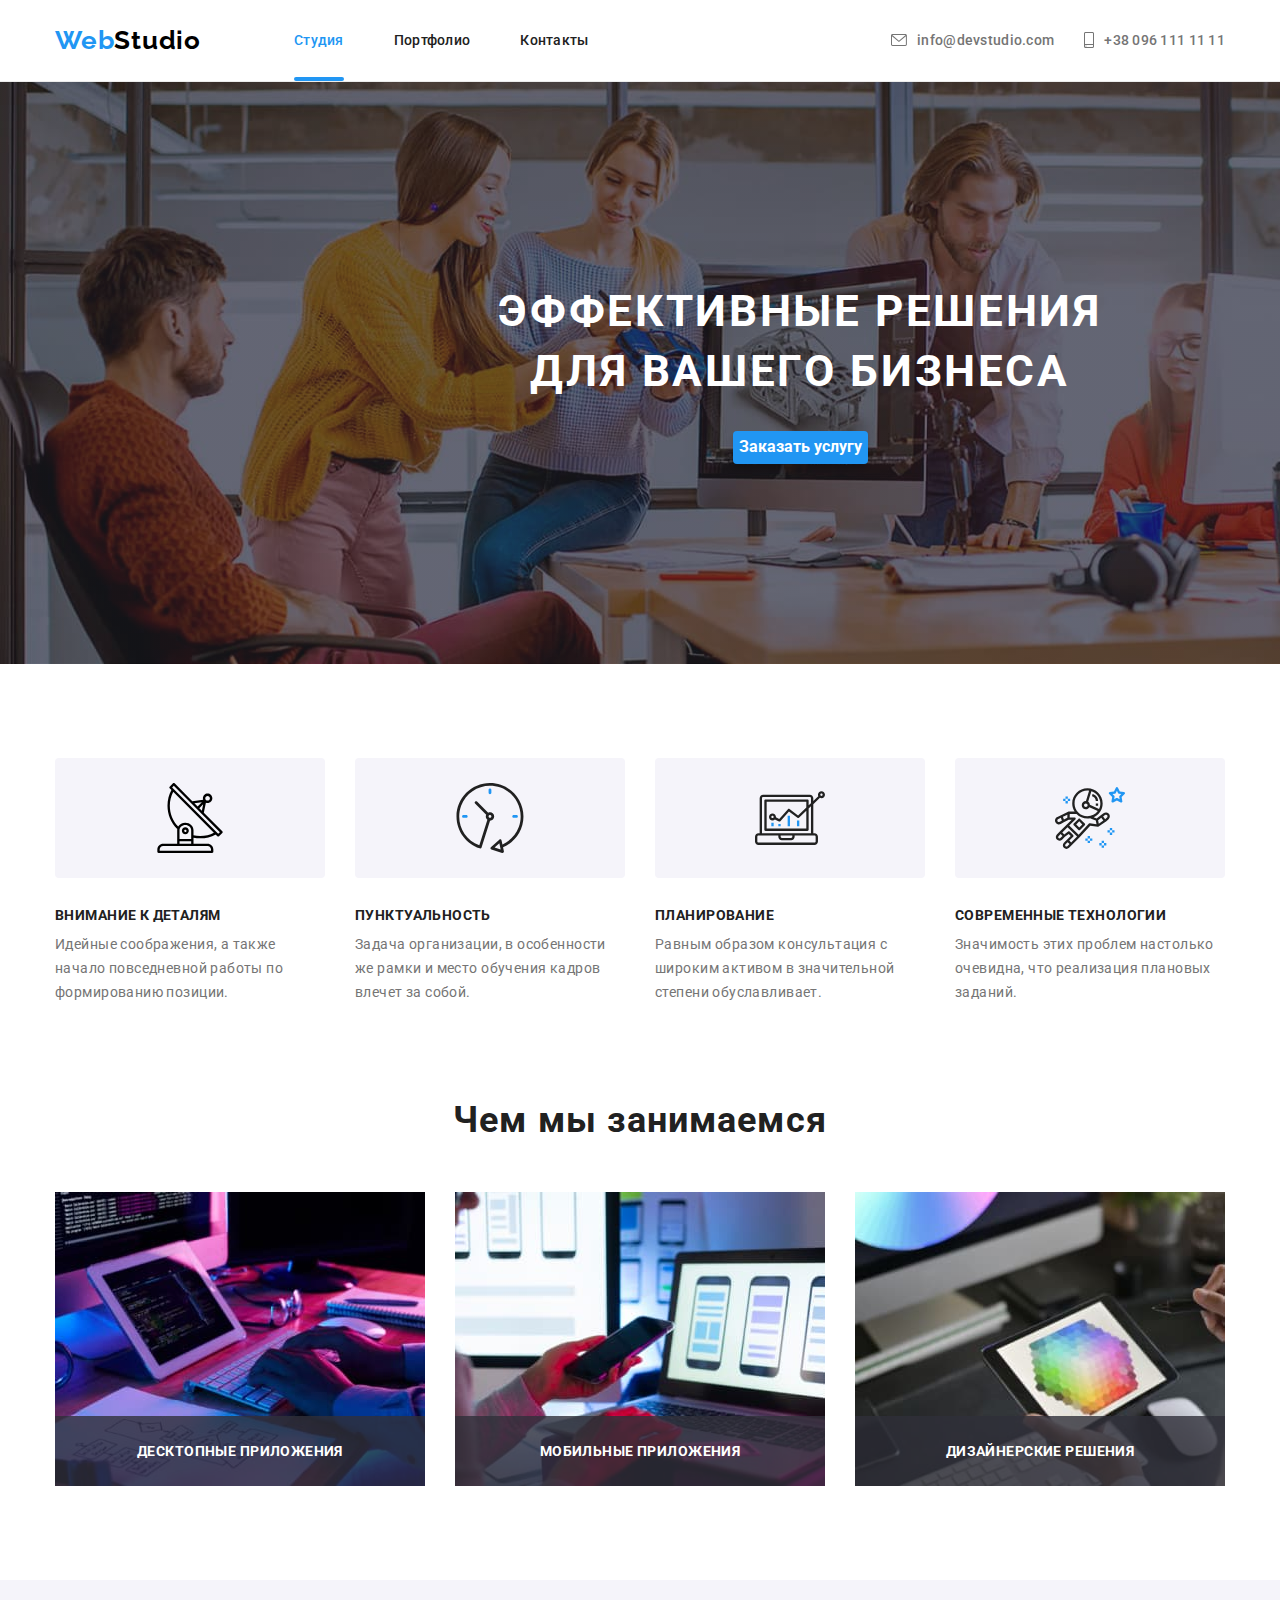
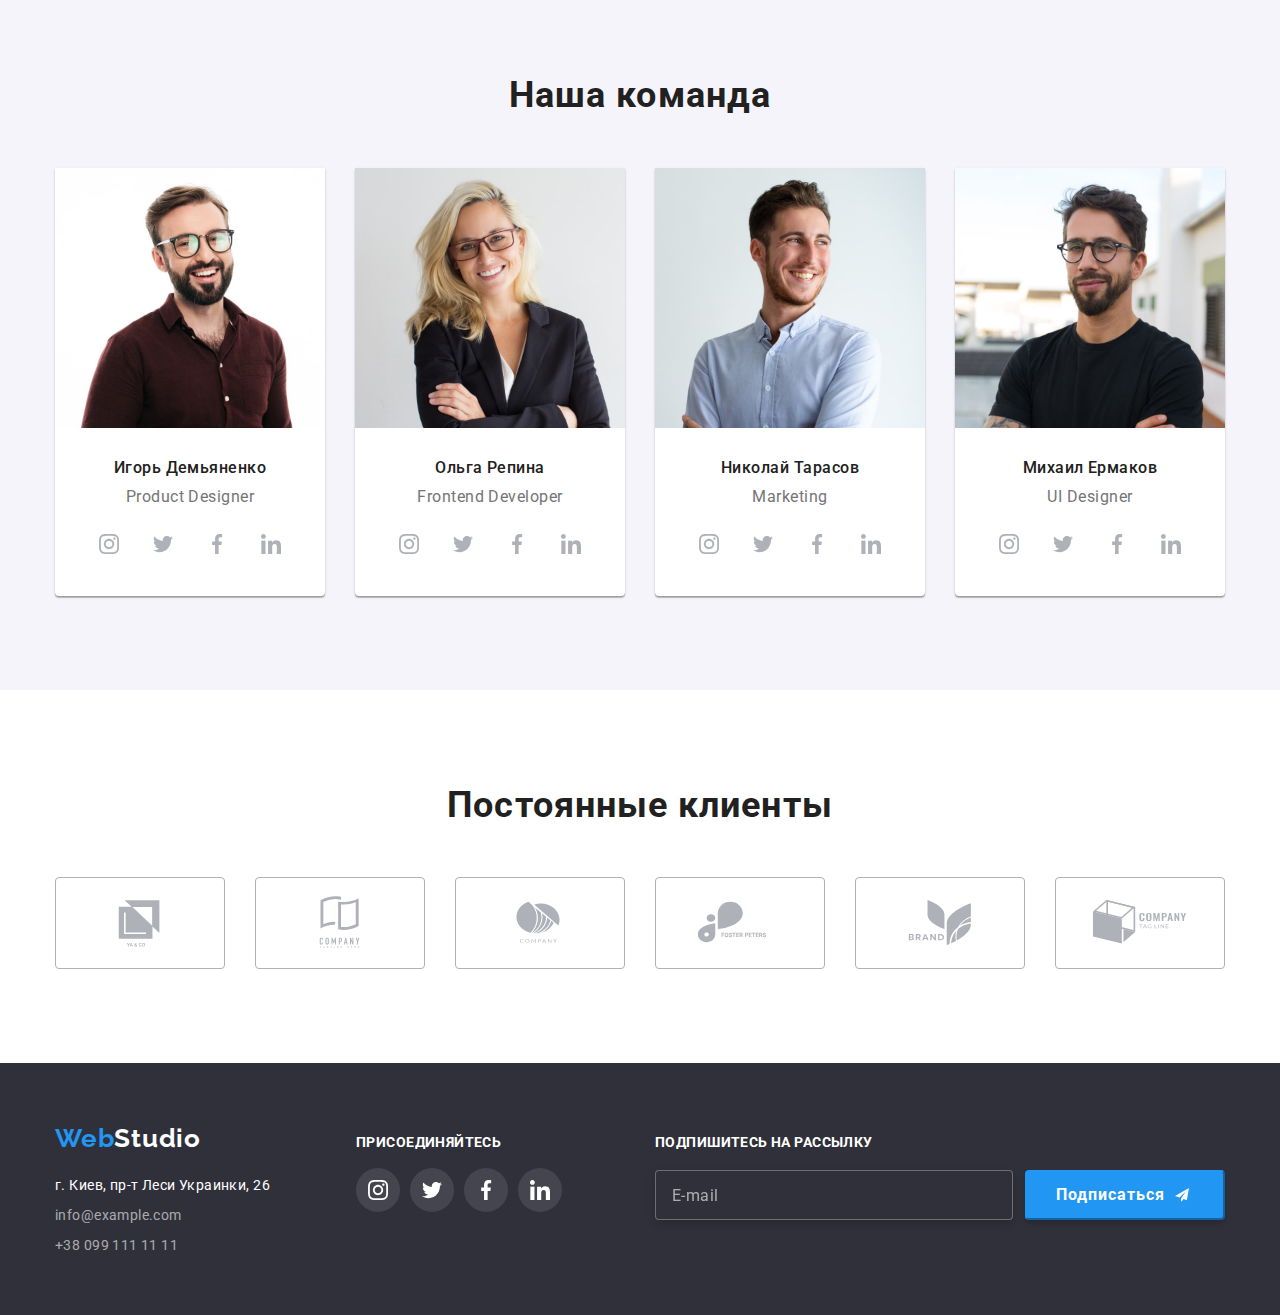
==== index.html @ 1d03615a "Add files via upload" ====
<!DOCTYPE html>
<html lang="en">
  <head>
    <meta charset="UTF-8" />
    <meta http-equiv="X-UA-Compatible" content="IE=edge" />
    <meta name="viewport" content="width=device-width, initial-scale=1.0" />
    <title>Document</title>
    
    <link rel="preconnect" href="https://fonts.googleapis.com">
<link rel="preconnect" href="https://fonts.gstatic.com" crossorigin>
<link href="https://fonts.googleapis.com/css2?family=Raleway:wght@700&family=Roboto:wght@400;500;700;900&display=swap" rel="stylesheet">

 <link rel="stylesheet" href="https://cdnjs.cloudflare.com/ajax/libs/modern-normalize/1.1.0/modern-normalize.min.css">
    <link rel="stylesheet" href="./css/styles.css">
  </head>
      <body>
        <!--Шапка сайта-->
  <header class="header">
  <div class="container container-design">
  <a href="./index.html" class="webstudio-logo">Web<span class="accent">Studio</span></a>
  <nav style="margin-left: 93px;">
  <ul class="site-nav">
  <li class="site-nav-item"><a class="nav-studio nav-decor current" href="./index.html">Студия</a></li>
  <li class="site-nav-item"><a class="nav-portfolio nav-decor" href="./portfolio.html">Портфолио</a></li>
  <li class="site-nav-item"><a class="nav-contacts nav-decor" href="">Контакты</a></li>
  </ul>
  </nav>
  <ul class="contacts-links">
  <li class="mailto">
  <a class="nav-decor nav-decor-link" href="mailto:info@devstudio.com">
  <svg class="contacts-icon-decor" width="16" height="12">
<use href="./images/symbol-defs.svg#icon-envelope"></use>
  </svg> info@devstudio.com</a></li>
  <li>
  <a class="nav-decor nav-decor-link" href="tel:+380961111111">
  <svg class="contacts-icon-decor" width="10" height="16">
  <use href="./images/symbol-defs.svg#icon-smartphone"></use></svg>
  +38 096 111 11 11</a></li>
  </ul>
  </div>
  </header>

<!-- ФОН НА ВЕСЬ БЛОК ГЕРОЙ-->
          <main>
            <section class="hero"> <div class="main-container">
              <h1 class="main-head">Эффективные решения для вашего бизнеса</h1>
              <button type="button" name="order-button" class="order-button" data-modal-open>Заказать услугу</button>
            </div>
            </section>

<!--Наши преимущества-->
<section style="padding: 94px 0 0 0;"><div class="second-container">
  <h2 class="visually-hidden">Что мы предлагаем</h2>
<ul class="what-we-offer">
    <li class="description-box">
      <div class="features-icon-item">
    <svg class="icon-sattelite" width="70" height="70">
      <use href="./images/symbol-defs.svg#icon-antenna-1"></use>
    </svg>
      </div>
    <h3 class="description-head">Внимание к деталям</h3>
      <p class="description"> Идейные соображения, а также начало повседневной работы по
        формированию позиции.
      </p>
      </li>


    <li class="description-box">
      <div class="features-icon-item">
        <svg class="icon-watch" width="70" height="70">
          <use href="./images/symbol-defs.svg#icon-clock-1"></use>
        </svg>
          </div>
    <h3 class="description-head">Пунктуальность</h3>
      <p class="description">
        Задача организации, в особенности же рамки и место обучения кадров
        влечет за собой.
      </p>
    </li>


    <li class="description-box">
      <div class="features-icon-item">
        <svg class="icon-pc" width="70" height="70">
          <use href="./images/symbol-defs.svg#icon-diagram-1"></use>
        </svg>
          </div>
    <h3 class="description-head">Планирование</h3>
      <p class="description">
        Равным образом консультация с широким активом в значительной
        степени обуславливает.
      </p>
      </li>

    <li class="description-box"> 
      <div class="features-icon-item">
        <svg class="icon-astronaut" width="70" height="70">
          <use href="./images/symbol-defs.svg#icon-astronaut-1"></use>
        </svg>
      </div> 
    <h3 class="description-head">Современные технологии</h3>
      <p class="description">
        Значимость этих проблем настолько очевидна, что реализация
        плановых заданий.
      </p>
</li>
  </ul>
</div>
</section>

<!--Чем мы занимаемся-->
<section style="padding: 94px 0;"> 
  <div class="services-container">
  <h2 class="heads2">Чем мы занимаемся</h2>
  <ul class="services-list">
    <li class="services-list-item">
      <img
        src="./images/pc.jpg"
        alt="обработка на компьютере"
        width="370"
      /> <div class="label">
      <p>Десктопные приложения</p> </div>
    </li>
    <li class="services-list-item">
      <img
        src="./images/smartphone.jpg"
        alt="обработка на смартфоне"
        width="370"
      /><div class="label"><p>Мобильные приложения</p></div> 
    </li>
    <li class="services-list-item">
      <img
        src="./images/tablet.jpg"
        alt="обработка на планшете"
        width="370"
      /> <div class="label"><p>Дизайнерские решения</p></div> 
      </li>
  </ul>
  </div>
</section>


<!--Наша Команда-->
<section class="our-team">
  <div class="our-team-container">
  <h2 class="heads3">Наша команда</h2>
  <ul class="team-container">
      <li class="team-card">
      <img
        src="./images/team/Игорь-Демьяненко.jpg"
        alt="Игорь Демьяненко"
        width="270"
      />
      <div class="team-names-position">
          <h3 class="teammembers-names">Игорь Демьяненко</h3>
          <p class="teammembers-position">Product Designer</p>
        
          <ul class="social-links-container">
          <li class="social-link-item">
          <a class="social-link" href="">
          <svg class="team-social-icon" width="20" height="20">
<use href="./images/symbol-defs.svg#icon-instagram-2"></use>
          </svg> </a> </li>
          <li class="social-link-item">
          <a class="social-link" href="">
            <svg class="team-social-icon" width="20" height="20">
  <use href="./images/symbol-defs.svg#icon-twitter-1"></use>
            </svg></a> </li>
            <li class="social-link-item">
            <a class="social-link" href="">
              <svg class="team-social-icon" width="20" height="20">
    <use href="./images/symbol-defs.svg#icon-facebook-1"></use>
              </svg></a> </li>
              <li class="social-link-item">
              <a class="social-link" href="">
                <svg class="team-social-icon" width="20" height="20">
      <use href="./images/symbol-defs.svg#icon-linkedin-1"></use>
                </svg></a></li> </ul></div>
    
      <li class="team-card">
      <img
        src="./images/team/Ольга_Репина.jpg"
        alt="Ольга Репина"
        width="270"
      />
      <div class="team-names-position">
          <h3 class="teammembers-names">Ольга Репина</h3>
          <p class="teammembers-position">Frontend Developer</p>
        
          <ul class="social-links-container">
            <li class="social-link-item">
            <a class="social-link" href="">
            <svg class="team-social-icon" width="20" height="20">
  <use href="./images/symbol-defs.svg#icon-instagram-2"></use>
            </svg> </a> </li>
            <li class="social-link-item">
            <a class="social-link" href="">
              <svg class="team-social-icon" width="20" height="20">
    <use href="./images/symbol-defs.svg#icon-twitter-1"></use>
              </svg></a> </li>
              <li class="social-link-item">
              <a class="social-link" href="">
                <svg class="team-social-icon" width="20" height="20">
      <use href="./images/symbol-defs.svg#icon-facebook-1"></use>
                </svg></a> </li>
                <li class="social-link-item">
                <a class="social-link" href="">
                  <svg class="team-social-icon" width="20" height="20">
        <use href="./images/symbol-defs.svg#icon-linkedin-1"></use>
                  </svg></a></li> </ul></div>
      
      <li class="team-card">
      <img
        src="./images/team/Николай_Тарасов.jpg"
        alt="Николай Тарасов"
        width="270"
      />
      <div class="team-names-position">
             <h3 class="teammembers-names">Николай Тарасов</h3>
             <p class="teammembers-position">Marketing</p> 
             <ul class="social-links-container">
              <li class="social-link-item">
              <a class="social-link" href="">
              <svg class="team-social-icon" width="20" height="20">
    <use href="./images/symbol-defs.svg#icon-instagram-2"></use>
              </svg> </a> </li>
              <li class="social-link-item">
              <a class="social-link" href="">
                <svg class="team-social-icon" width="20" height="20">
      <use href="./images/symbol-defs.svg#icon-twitter-1"></use>
                </svg></a> </li>
                <li class="social-link-item">
                <a class="social-link" href="">
                  <svg class="team-social-icon" width="20" height="20">
        <use href="./images/symbol-defs.svg#icon-facebook-1"></use>
                  </svg></a> </li>
                  <li class="social-link-item">
                  <a class="social-link" href="">
                    <svg class="team-social-icon" width="20" height="20">
          <use href="./images/symbol-defs.svg#icon-linkedin-1"></use>
                    </svg></a></li> </ul></div>


      <li class="team-card">
      <img
        src="./images/team/Михаил_Ермаков.jpg"
        alt="Михаил Ермаков"
        width="270"
      />  <div class="team-names-position">
      <h3 class="teammembers-names">Михаил Ермаков</h3>
      <p class="teammembers-position">UI Designer</p> 
      <ul class="social-links-container">
        <li class="social-link-item">
        <a class="social-link" href="">
        <svg class="team-social-icon" width="20" height="20">
<use href="./images/symbol-defs.svg#icon-instagram-2"></use>
        </svg> </a> </li>
        <li class="social-link-item">
        <a class="social-link" href="">
          <svg class="team-social-icon" width="20" height="20">
<use href="./images/symbol-defs.svg#icon-twitter-1"></use>
          </svg></a> </li>
          <li class="social-link-item">
          <a class="social-link" href="">
            <svg class="team-social-icon" width="20" height="20">
  <use href="./images/symbol-defs.svg#icon-facebook-1"></use>
            </svg></a> </li>
            <li class="social-link-item">
            <a class="social-link" href="">
              <svg class="team-social-icon" width="20" height="20">
    <use href="./images/symbol-defs.svg#icon-linkedin-1"></use>
              </svg></a></li> </ul></div>
   </li>
   </ul>
  </section>   

<!--Постоянные клиенты-->

<section style="padding: 94px 0;"> 
  <div class="clients-container">
  <h2 class="heads2">Постоянные клиенты</h2>
  <ul class="clients-list">
    <li class="clients-list-container">
<a class="clients-link" href="">
  <svg class="clients-logo" width="106" height="60">
    <use href="./images/symbol-defs.svg#icon-Logo"></use>
  </svg> </a></li>
 <li class="clients-list-container">
  <a class="clients-link" href="">
    <svg class="clients-logo" width="106" height="60">
      <use href="./images/symbol-defs.svg#icon-Logo-1"></use>
    </svg> </a></li>
    <li class="clients-list-container">
      <a class="clients-link" href="">
        <svg class="clients-logo" width="106" height="60">
          <use href="./images/symbol-defs.svg#icon-Logo-2"></use>
        </svg> </a></li>

      <li class="clients-list-container">
        <a class="clients-link" href="">
          <svg class="clients-logo" width="106" height="60">
            <use href="./images/symbol-defs.svg#icon-Logo-3"></use>
          </svg> </a></li>

    <li class="clients-list-container">
      <a class="clients-link" href="">
        <svg class="clients-logo" width="106" height="60">
          <use href="./images/symbol-defs.svg#icon-Logo-4"></use>
        </svg> </a></li>

      <li class="clients-list-container">
        <a class="clients-link" href="">
          <svg class="clients-logo" width="106" height="60">
            <use href="./images/symbol-defs.svg#icon-Logo-5"></use>
          </svg> </a></li>
  </ul>
  </div>
</section>

</main>

<!--Подвал-->
<footer class="footer"> 
  <div class="footer-container">

  <div class="address-container">
 <a href="" class="webstudio-logo">Web<span class="accent-footer">Studio</span></a>
  <address class="address">
      <ul class="footer-links">
      <li class="footer-links1"> <a href="https://goo.gl/maps/FCJh6KjiG2ZxYmKU6" target="_blank" rel="noreferrer noopener">г. Киев, пр-т Леси Украинки, 26</a> </li>
      <li class="footer-links2"> <a href="mailto:info@example.com"> info@example.com</a></li>
      <li class="footer-links3"> <a href="tel:+380991111111"> +38 099 111 11 11</a></li>
      </ul>
  </address>
  </div>

  <div class="follow">
    <h2 class="footer-social-link-head">Присоединяйтесь</h2>
    <ul class="social-links-footer">
    <li class="social-links-footer-items">
  <a class="social-link-footer" href="">
    <svg class="team-social-icon" width="20" height="20">
      <use href="./images/symbol-defs.svg#icon-instagram-2"></use>
    </svg> </a> </li>
    <li class="social-links-footer-items">
    <a class="social-link-footer" href="">
      <svg class="team-social-icon" width="20" height="20">
        <use href="./images/symbol-defs.svg#icon-twitter-1"></use>
      </svg></a> </li>
      <li class="social-links-footer-items">
      <a class="social-link-footer" href="">
        <svg class="team-social-icon" width="20" height="20">
          <use href="./images/symbol-defs.svg#icon-facebook-1"></use>
        </svg></a></li>
        <li class="social-links-footer-items">
        <a class="social-link-footer" href="">
          <svg class="team-social-icon" width="20" height="20">
            <use href="./images/symbol-defs.svg#icon-linkedin-1"></use>
          </svg></a> </li>
</ul> </div>


<!--FORM-->
<div class="email-input">
<b class="email-input-head">Подпишитесь на рассылку</b>
<form class="sign-up-form"> <label><input type="email" name="email" placeholder="E-mail"/> </label>
<button type="submit" class="sign-up-button">Подписаться <svg class="sign-up-icon" width="24" height="24">
<use href="/images/symbol-defs.svg#icon-send"></use> 
</svg></button></form>   
</div>
</div>
</footer>  

<!--МОДАЛЬНОЕ ОКНО-->

<div class="backdrop is-hidden" data-modal>
  <div class="modal">
    <button type="button" class="modal-close-btn" data-modal-close>
<svg class="modal-close-btn-icon" width="18" height="18">
  <use href="./images/symbol-defs.svg#icon-close"></use> 
</svg>
</button>
<b class="modal-head">Оставьте свои данные, мы вам перезвоним</b>
  <form action="javascript:void(0);"
        class="modal-input-form"
        name="modal-input-form"
        autocomplete="off"
        novalidate
        >
          <label class="modal-input your-name">Имя
            <input class="input-your-data" type="text" name="your-name" />
            <svg class="modal-your-icon" width="18" height="18">
              <use href="./images/symbol-defs.svg#icon-person"></use>
            </svg>
          </label>
          <label class="modal-input your-tel">Телефон
            <input class="input-your-data" type="tel" name="your-tel" />
            <svg class="modal-your-icon" width="18" height="18">
              <use href="./images/symbol-defs.svg#icon-phone"></use>
            </svg>
          </label>

          <label class="modal-input your-email">Почта
            <input class="input-your-data" type="email" name="your-mail" />
            <svg class="modal-your-icon" width="18" height="18">
              <use href="./images/symbol-defs.svg#icon-email"></use>
            </svg>
          </label>
          <label class="input-comment">Комментарий
            <textarea
              class="text-comment"
              name="text-comment"
              placeholder="Введите текст"
            ></textarea>
            
          </label>
          <label class="policy-checkbox">
            <input
              class="checkbox visually-hidden"
              type="checkbox"
              name="policy-checkbox"
            />
            <span class="modal-icon-check"></span>

            Соглашаюсь с рассылкой и принимаю &nbsp;
            <a class="policy-link" href="">Условия договора </a>
          </label>


          <button class="send-button" type="submit">Отправить</button>
        </form>
      </div>
    </div>
    <script src="./js/modal.js"></script>
</body>
</html>
---- css/styles.css ----
html {
    box-sizing: border-box;
}
*
*::before,
*::after {
    box-sizing: inherit;
}
:root {
    --primary-font-family:'Roboto', sans-serif;
    --secondary-font-family: 'Raleway', sans-serif;
    --main-text-color: #212121;
    --primary-text-color: #000000; 
    --secondary-text-color: #FFFFFF;
    --accent-color: #2196F3;
    --secondary-accent-color: #757575;
    --background-color: #188CE8;
    --timing-function: cubic-bezier(0.4, 0, 0.2, 1);
}
body {
    margin: 0;
    background-color: white;
    font-family: var(--primary-font-family)
}
ol, ul {
    margin-top: 0;
    margin-bottom: 0;
    padding-left: 0;
    list-style: none;
}
a {
    text-decoration: none;
    cursor: pointer;
}
p {
    margin-top: 0;
    margin-bottom: 0;
}
h1,
h2,
h3,
h4 {
    margin-top: 0;
    margin-bottom: 0;
}
img {
    display: block;
}


/*Шапка сайта*/
.header {
    border-bottom: 1px solid #ECECEC;
}
.container {
    width: 1200px;
    margin-right: auto;
    margin-left: auto;
    padding-left: 15px;
    padding-right: 15px; 
}
.container-design {
    display: flex;
    align-items: center;
}
  .webstudio-logo {
    font-family: var(--secondary-font-family);
    font-weight: 700;
    font-size: 26px;
    line-height: 1.2;
    letter-spacing: 0.03em;
    color: var(--accent-color);
}
.accent {
    font-family: var(--secondary-font-family);
    font-weight: 700;
    font-size: 26px;
    line-height: 1.2;
    letter-spacing: 0.03em;
    color: var(--primary-text-color);
}
.site-nav {
    display: flex;
    padding-left: 0;
    margin-top: 0;
    margin-bottom: 0;
}
.site-nav-item {
    display: block; 
    margin-right: 50px;
    margin-left: 0;
    position: relative;
}
.site-nav-item:last-child {
    margin-right: 0;
}
.nav-decor {
    display: flex;
    align-items: center;
    text-decoration: none;
    list-style: none;
    letter-spacing: 0.02em;
    font-weight: 500;
    font-size: 14px;
    line-height: 1.2;
    color: var(--main-text-color); 
    padding-top: 32px;
    padding-bottom: 32px;
    transition: 250ms var(--timing-function);
}
.current {
    color: var(--accent-color);
}
.nav-decor.current::after {
    content: '';
    position: absolute;
    bottom: 0;
    width: 100%;
    height: 4px;
    background-color: var(--accent-color);
    border-radius: 2px;
}
.nav-decor:hover,
.nav-decor:focus {
    transition: 250ms var(--timing-function);
    color: var(--accent-color);
}
.nav-decor-link {
    color: var(--secondary-accent-color); 
}

/*Контакты*/
.contacts-links {
    display: flex;
    align-items: center;
    margin-left: auto; 
    padding-left: 0;
    margin-top: 0;
    margin-bottom: 0;
    list-style: none;
    letter-spacing: 0.02em;
    color: var(--secondary-accent-color);
}
.mailto {
    margin-right: 30px;
}
.contacts-icon-decor {
    margin-right: 10px;
    fill: var(--secondary-accent-color);
    transition: 250ms var(--timing-function);
}
.nav-decor:hover .contacts-icon-decor,
.nav-decor:focus .contacts-icon-decor {
    fill: var(--accent-color);
}



/* Секция Герой */
.hero {
    padding: 200px 0; 
    background: #2F303A;
    text-align: center; 
    width: 1600px; 
    margin-left: auto;
    margin-right: auto;
    
    background-image: linear-gradient(
    to right,
    rgba(47, 48, 58, 0.4), 
    rgba(47, 48, 58, 0.4)
    ),    
    url("../images/Img.jpg");

    background-size: cover;
    background-position: center;
}
.main-container {
    max-width: 1200px;
    margin-left: auto;
    margin-right: auto;
    padding-right: 15px;
    padding-left: 15px;
}
.main-head {
    margin: 0 auto 30px;
    max-width: 696px;
    
    font-family: var(--primary-font-family)
    font-weight: 900;
    font-size: 44px;
    line-height: 1.36;
    text-align: center;
    letter-spacing: 0.06em;
    text-transform: uppercase;

    color: var(--secondary-text-color);
}

/*Order button*/
.order-button {
    font-family: var(--primary-font-family);
    font-weight: 700;
    font-size: 16px;
    line-height: 1.88;
    border: none;
   
    color: var(--secondary-text-color);

    background: var(--accent-color);
    box-shadow: 0px 4px 4px rgba(0, 0, 0, 0.15);
    border-radius: 4px;
    transition: 250ms var(--timing-function);
}
.order-button:hover,
.order-button:focus {
    background-color: var(--background-color); 
}

/* Наши преимущества */
.second-container {
    width: 1200px;
    margin-left: auto;
    margin-right: auto;
    padding-left: 15px;
    padding-right: 15px;
}
.visually-hidden {
    position: absolute;
    width: 1px;
    height: 1px;
    margin: -1px;
    border: 0;
    padding: 0;
        
    white-space: nowrap;
    clip-path: inset(100%);
    clip: rect(0 0 0 0);
    overflow: hidden;
}
.what-we-offer {
    display: flex;
    margin-top: 0;
    margin-bottom: 0;
    padding-left: 0;
}
.description-box {
    width: 270px;
    padding: 0;
}
.description-box:not(:last-child) {
    margin-right: 30px;
}
.features-icon-item {
    display: flex;
    justify-content: center;
    align-items: center;
    width: 270px;
    height: 120px;
    margin-bottom: 30px;
    background-color: #F5F4FA;
    border-radius: 4px;
    
}
.description-head {
    font-weight: 700;
    font-size: 14px;
    line-height: 1.14;
    letter-spacing: 0.03em;
    text-transform: uppercase;
    color: var(--main-text-color);
    margin: 30px 0 10px;
    padding: 0;  
}
/*
.description-box::before {
    display: block;
    content: "";
    width: 270px;
    height: 120px;      
    background-size: contain;
    background-repeat: no-repeat;
    background-position: center;
}
.description-box.icon-satellite::before {
    content: "";
    background-image: url(../images/features/antenna\ 1.svg);
}
.description-box.icon-watch::before {
    content: "";
    background-image: url(../images/features/clock\ 1.svg);
}
.description-box.icon-pc::before {
    content: "";
    background-image: url(../images/features/diagram\ 1.svg);
}
.description-box.icon-astronaut::before {
    content: "";
    background-image: url(../images/features/astronaut\ 1.svg);
}
*/

.description-box:not(:last-child) {
    margin-right: 30px;
}
.description {
    font-weight: 400;
    font-size: 14px;
    line-height: 1.71;
    letter-spacing: 0.03em;
    color: var(--secondary-accent-color);
}

/* Чем мы занимаемся */
.services-container {
    width: 1200px;
    margin-left: auto;
    margin-right: auto;
    padding-left: 15px;
    padding-right: 15px;
}
.heads2 {
    margin: 0 auto 50px;
    
    font-weight: 700;
    font-size: 36px;
    line-height: 1.2;
    text-align: center;
    letter-spacing: 0.03em;
    color: var(--main-text-color);
}
.services-list {
    display: flex;
    margin: 0;
    padding: 0;
}
.services-list-item:not(:last-child) {
    margin-right: 30px;
}
.services-list-item {
    position: relative;
}
.label {
    position: absolute;
    width: 370px;
    height: 70px;
    left: 0;
    bottom: 0;
    
    display: flex;
    align-items: center;
    justify-content: center;

    font-family: var(--primary-font-family);
    
    font-weight: 700;
    font-size: 14px;
    line-height: 16px;
    letter-spacing: 0.03em;
    text-transform: uppercase;
    color: var(--secondary-text-color);
        
    background: rgba(47, 48, 58, 0.8);
}


/*Команда*/
.our-team {
    padding: 94px 0;
    text-align: center;
    background: #F5F4FA;
    margin-left: auto;
    margin-right: auto;
}
.our-team-container {
    width: 1200px;
    margin-left: auto;
    margin-right: auto;
    padding-left: 15px;
    padding-right: 15px; 
}
.heads3 {
    font-weight: 700;
    font-size: 36px;
    line-height: 1.2;
    text-align: center;
    letter-spacing: 0.03em;
    color: var(--main-text-color);
}
.team-container {
    display: flex;  
    margin-top: 50px; 
}
.team-names-position {
    padding-top: 30px;
    padding-bottom: 30px;
}
.teammembers-names {
    font-weight: 500;
    font-size: 16px;
    line-height: 1.2;
    letter-spacing: 0.03em;
    color: var(--main-text-color);
    
    margin-bottom: 10px;
}
.teammembers-position {
    font-size: 16px;
    line-height: 1.2;
    letter-spacing: 0.03em;
    color: var(--secondary-accent-color);   
}
.team-card {
    list-style: none;
    margin-left: 0;
    padding: 0;
    max-width: 270px;
    background: var(--secondary-text-color);

    box-shadow: 0px 1px 3px rgba(0, 0, 0, 0.12), 0px 1px 1px rgba(0, 0, 0, 0.14), 0px 2px 1px rgba(0, 0, 0, 0.2);
    border-radius: 0px 0px 4px 4px;
}
.team-card:not(:last-child) {
    margin-right: 30px;
}
.social-links-container {
    display: flex;
    justify-content: center;
    margin-top: 16px;
    list-style: none;
}
.social-link {
    display: flex;
    align-items: center;
    justify-content: center;
    width: 44px;
    height: 44px;
    border-radius: 50%;
    transition: 250ms var(--timing-function);
}
.social-link-item:not(:last-child) {
margin-right: 10px;
}
.social-link .team-social-icon {
    fill: #AFB1B8;
}
.social-link:hover,
.social-link:focus {
    background-color: var(--accent-color);
}
.social-link:hover .team-social-icon,
.social-link:focus .team-social-icon {
    fill: var(--secondary-text-color);
}

/*Постоянные клиенты*/

.clients-container {
    text-align: center;
    max-width: 1200px;
    margin-left: auto;
    margin-right: auto;
    padding: 0 15px;
}
.clients-list {
    display: flex;
    flex-direction: row;
    justify-content: space-between;
    width: 1170px;
    margin: 0;
    padding: 0;
}
.clients-list-container {
    
    width: 170px;
    margin: 0 30px 0 0;
    height: 92px;
    
}
.clients-list-container:last-child {
    margin-right: 0;
}
.clients-link {
    display: flex;
    justify-content: center;
    align-items: center;
    width: 100%;
    height: 100%;
    border: 1px solid #AFB1B8;
    border-radius: 4px;
    transition: 250ms var(--timing-function);
}
.clients-link:hover,
.clients-link:focus  {
    border: 1px solid var(--accent-color);
}
.clients-link:hover .clients-logo,
.clients-link:focus .clients-logo {
    fill: var(--accent-color);
}

.clients-logo {
    fill: #afb1b8;
}
/* FOOTER*/
.footer {
    padding-top: 60px;
    padding-bottom: 60px;
    background-color: #2F303A;
    margin-left: auto;
    margin-right: auto;
}
.footer-container {
    margin-left: auto;
    margin-right: auto;
    width: 1200px;
    padding-left: 15px;
    padding-right: 15px;
    display: flex;
    align-items: baseline; 
}
.address-container {
    display: inline-block;
    align-items: baseline;
    margin-left: 0;
}
.webstudio-logo {
    margin-left: 0;
    display: flex;
    font-style: normal;
    text-decoration: none;
}
.accent-footer {
    font-family: var(--secondary-font-family);
    font-weight: 700;
    font-size: 26px;
    line-height: 1.2;
    letter-spacing: 0.03em;
    color: var(--secondary-text-color);
}
.address {
    margin-top: 20px;
    margin-bottom: 0;
    padding: 0; 
    display: inline-block;
    align-items: baseline;
}

.footer-links {
    display: flex;
    flex-direction: column;
    margin: 0;
    padding: 0;
    
    font-style: normal;
    list-style: none;   
}
.footer-links a {
    width: 231px;
    height: 21px;
    display: block;
    font-size: 14px;
    line-height: 1.71;
    letter-spacing: 0.03em;
    color: rgba(255, 255, 255, 0.6);  
}
.footer-links1 a {
    color: var(--secondary-text-color);
}
.footer-links li:not(:last-child) {
    margin-bottom: 9px; 
}
/*FOLLOW*/
.follow {
    display: inline-block;
    align-items: baseline;
    margin-left: 70px;
}
.footer-social-link-head {
    font-family: inherit;
    font-weight: 700;
    font-size: 14px;
    line-height: 1.14;
    letter-spacing: 0.03em;
    text-transform: uppercase;
    color: var(--secondary-text-color);
}
.social-links-footer {
    display: inline-flex;
    list-style: none;
    border-radius: 50%;
    margin-top: 17px;
}
.social-links-footer-items {
    margin-left: auto;
    margin-right: auto;
}
.social-links-footer-items:not(:last-child) {
    margin-right: 10px;
}
.social-link-footer {
    display: flex;
    align-items: center;
    justify-content: center;
    width: 44px;
    height: 44px;
    margin-top: 0;
    border-radius: 50%;
    background: rgba(255, 255, 255, 0.1);
}
.team-social-icon {
    fill: var(--secondary-text-color);
    transition: color 250ms var(--timing-function);
}
.social-link-footer:hover,
.social-link-footer:focus {
    background-color: var(--accent-color);
}

/* ПОДПИШИТЕСЬ НА РАССЫЛКУ*/
.email-input {
    display: flex;
    flex-direction: column;
    align-items: baseline;
    margin-left: 93px;
}

.email-input-head {
    font-family: 'Roboto';
    font-style: normal;
    font-weight: 700;
    font-size: 14px;
    line-height: 16px;
    letter-spacing: 0.03em;
    text-transform: uppercase;

    color: var(--secondary-text-color);
    margin-bottom: 20px;
}
.sign-up-form {
    display: flex;
    justify-content: center;
    align-items: center;
}

.sign-up-form input {
    width: 358px;
    height: 50px;

    border: 1px solid rgba(255, 255, 255, 0.3);
    filter: drop-shadow(0px 4px 4px rgba(0, 0, 0, 0.15));
    border-radius: 4px; 
    margin-right: 12px;
    background-color: #2F303A;
    padding-left: 16px;
    padding-top: 15px;
    padding-bottom: 15px;
    outline: none;
    color: rgba(255, 255, 255, 0.6);
}
.sign-up-form input::placeholder {
    font-family: 'Roboto';
font-style: normal;
font-weight: 400;
font-size: 16px;
line-height: 1.25;

display: flex;
align-items: center;
letter-spacing: 0.03em;
color: rgba(255, 255, 255, 0.6);
}
.sign-up-button {
    width: 200px;
    height: 50px;
    background: var(--accent-color);
    border-color: var(--accent-color);
    box-shadow: 0px 4px 4px rgba(0, 0, 0, 0.15);
    border-radius: 4px;

    font-family: 'Roboto';
    font-style: normal;
    font-weight: 700;
    font-size: 16px;
    line-height: 1.88;

    display: flex;
    align-items: center;
    text-align: center;
    letter-spacing: 0.06em;

    color: var(--secondary-text-color);
    padding-top: 10px;
    padding-bottom: 10px;
    padding-left: 29px;
}

.sign-up-icon {
    padding-left: 10px;
}
/* PORTFOLIO-CONTAINER*/
.portfolio-hero-container {
    width: 1200px;
    padding-left: 15px;
    padding-right: 15px;
    margin: 0 auto;
}
.portfolio-hero-container.site-nav {
    text-align:center;
}
.site-nav.filter-container {
    padding-left: 0;
    padding-right: 0;
    margin-top: 0;
}
.filter-container {
    display: flex;
    justify-content: center;
    margin-bottom: 50px;
}
.site-nav .button {
    font-family: inherit;
    font-weight: 500;
    font-size: 16px;
    line-height: 1.62;
    text-align: center;
    letter-spacing: 0.03em;
    color: var(--main-text-color);
    background: #F5F4FA;
    
    border-radius: 4px;
    border: 1px solid transparent;
    cursor: pointer;
    padding: 6px 22px;

    transition: color 250ms var(--timing-function),
    background-color 250ms var(--timing-function),
    box-shadow 250ms var(--timing-function);
}
.filter-button:not(:last-child) {
    margin-right: 8px;
}
.filter-button .current {
    color: var(--secondary-text-color);
    background-color: var(--accent-color);
}
.site-nav .button:hover,
.site-nav .button:focus {
    color: var(--secondary-text-color);
    background-color: var(--background-color);
    box-shadow: 0px 3px 1px rgba(0, 0, 0, 0.1), 0px 1px 2px rgba(0, 0, 0, 0.08), 0px 2px 2px rgba(0, 0, 0, 0.12);
}

.portfolio-container {
    display: flex;
    flex-wrap: wrap;
    padding: 0;
    margin: 0;
}
.portfolio-container-element {
    width: 370px;
    background: var(--secondary-text-color);
    margin-right: 30px;
    margin-left: 0;
    margin-bottom: 30px;
    cursor: pointer;    
}
.portfolio-container-element:hover .overlay,
.portfolio-container-element:focus .overlay {
    opacity: 1;
    transform: translateY(0);
}
.card-list-link:hover,
.card-list-link:focus {
    box-shadow: 0px 1px 1px rgba(0, 0, 0, 0.12),
        0px 4px 4px rgba(0, 0, 0, 0.06),
        1px 4px 6px rgba(0, 0, 0, 0.16);
}
.overlay {
    position: absolute;
    width:370px;
    height:294px;
    left: 0;
    top: 0;
    padding: 63px 24px;
    font-family: var(--primary-font-family);
    
    font-weight: 400;
    font-size: 18px;
    line-height: 1.56;
    letter-spacing: 0.03em;
    color: var(--secondary-text-color);
    background-color: 
    rgba(33, 150, 243, 0.9);   
    cursor: pointer; 
    opacity: 0;
    transform: translateY(100%);
    transition: opacity 250ms var(--timing-function),
    transform 250ms var(--timing-function);
}
.portfolio-container-element:nth-child(3n) {
    margin-right: 0;
}
.portfolio-container-element:nth-last-child(-n+3) {
    margin-bottom: 0;
}
.portfolio-thumb {
    position: relative;
    overflow: hidden;  
}
.card-list-link {
    display: block;
    text-decoration: none;
    transition: transform 250ms var(--timing-function);
}
.card-description {
    padding: 20px 24px;
    border-left: 1px solid #eeeeee;
    border-right: 1px solid #eeeeee;
    border-bottom: 1px solid #eeeeee;
}
.portfolio-heads {
    font-weight: 700;
    font-size: 18px;
    line-height: 2;
    letter-spacing: 0.06em;
    color: var(--main-text-color);
    margin-top: 0;
    margin-bottom: 0;
}
.portfolio-description {
    font-size: 16px;
    line-height: 1.8;    
    letter-spacing: 0.03em;
    color: var(--secondary-accent-color); 
    margin-top: 4px; 
}

/*МОДАЛЬНОЕ ОКНО*/
.backdrop {
  position: fixed;
  top: 0;
  left: 0;
  bottom: 0;
  right: 0;
  /*
  width: 100vw;  
  height: 100vh; 
  display: flex;
  align-items:center;
  justify-content: center;
  */
  background-color:  hsla(0, 0%, 0%, .5);
  transition: opacity 250ms var(--timing-function), visibility 250ms var(--timing-function);
}
.modal {
    position: absolute;
    top: 50%;
    left: 50%;
    transform: translate(-50%, -50%) scale(1);
    width: 528px;
    height: 581px;
    background-color: rgba(255, 255, 255);
    transition: transform 250ms var(--timing-function);

    padding: 40px;
    margin-left:auto;
    margin-right:auto;
}
.modal-close-btn {
    position: absolute;
    top: 8px;
    right: 8px;
    display: flex;
    align-items: center;
    justify-content: center;
    width: 30px;
    height: 30px;
    border: 1px solid 
    rgba(0, 0, 0, 0.1);
    border-radius: 50%;
    background-color: transparent;
    cursor: pointer;
    padding: 0;
}
.modal-close-btn:hover .modal-close-btn-icon,
.modal-close-btn:focus .modal-close-btn-icon {
fill: var(--accent-color);
}
.modal-close-btn-icon {
    transition: fill 250ms var(--timing-function);
}
.backdrop.is-hidden {
    opacity: 0;
    visibility: hidden;
    pointer-events: none;
}
.backdrop.is-hidden .modal {
    transform: translate(-50%, -50%) scale(0.9);
}


/*CONTACT FORM*/
.modal-head {
    font-weight: 700;
    font-size: 20px;
    line-height: 23px;
    text-align: center;
    letter-spacing: 0.03em;
}
.modal-input-form {
    margin-top: 12px;
}
.modal-input {
    position: relative;
    display: flex;
    flex-direction: column;
    margin-left: auto;
    margin-right: auto;
    width: 448px;
    margin-bottom: 10px;

    font-weight: 400;
    font-size: 12px;
    line-height: 1.16;
    letter-spacing: 0.01em;
    color: var(--secondary-accent-color);
}

.input-your-data {
    margin-left: auto;
    margin-right: auto;
    width: 448px;
    height: 40px;
    border: 1px solid rgba(33, 33, 33, 0.2);
    border-radius: 4px;
    padding-left: 42px;
    margin-top: 4px;
    transition: border-color 250ms var(--timing-function);
}
.input-comment {
    display: flex;
    flex-direction: column;
    width: 448px;
    height: 138px;
    margin-left: auto;
    margin-right: auto;
    margin-bottom: 20px;
    font-weight: 400;
    font-size: 12px;
    line-height: 1.16;
    letter-spacing: 0.01em;
    color: var(--secondary-accent-color);
    transition: border-color 250ms var(--timing-function);
}
.text-comment {
    width: 448px;
    height: 100%;
    padding-top: 12px;
    padding: 12px 16px;
    margin-top: 4px;
    resize: none;
    border: 1px solid rgba(33, 33, 33, 0.2);
    border-radius: 4px;
}
.modal-your-icon {
    position: absolute;
    top: 50%;
    left: 12px;
    fill: var(--main-text-color);
    transition: fill 250ms var(--timing-function);
}

.policy-checkbox {
    display: flex;
    justify-content: center;
    align-items: center;
    font-weight: 400;
    font-size: 14px;
    line-height: 1.71;
    color: var(--secondary-accent-color);
    cursor: pointer;
}
.modal-icon-check {
    position: relative;
    margin-right: 7px;
    border: 2px solid var(--main-text-color);
    border-radius: 2px;
    width: 16px;
    height: 15px;
    transition: background-color 250ms cubic-bezier(0.4, 0, 0.2, 1),
    border-color 250ms cubic-bezier(0.4, 0, 0.2, 1);
}
.visually-hidden {
    position: absolute;
    width: 1px;
    height: 1px;
    margin: -1px;
    border: 0;
    padding: 0;
    white-space: nowrap;
    clip-path: inset(100%);
    clip: rect(0 0 0 0);
    overflow: hidden;
}
.checkbox {
    position: relative;
    margin-right: 7px;
    border: 2px solid var(--main-text-color);
    border-radius: 2px;
    transition: background-color 250ms cubic-bezier(0.4, 0, 0.2, 1),
    border-color 250ms cubic-bezier(0.4, 0, 0.2, 1);
}
.checkbox:checked + .modal-icon-check {
    background-size: contain;
    background-color: var(--accent-color);
    background-image: url(../images/check.svg);
    border-color: transparent;
    outline: none;
}
.checkbox:focus + .modal-icon-check {
    outline: 2px solid var(--main-text-color);
}
.policy-link {
    font-weight: 400;
    font-size: 14px;
    line-height: 1.71;
    color: var(--accent-color);
    text-decoration-line: underline;
}
.send-button {
    display: flex;
    width: 200px;
    height: 50px;
    margin-left: auto;
    margin-right: auto;
    margin-top: 30px;
    align-items: center;
    justify-content: center;
    font-weight: 700;
    font-size: 16px;
    line-height: 1.88;
    border-color: transparent;
    background-color: var(--accent-color);
    color: var(--secondary-text-color);
    border-radius: 4px;

    cursor: pointer;
    transition: background-color 250ms var(--timing-function);
}
.send-button:hover,
.send-button:focus {
    background-color: var(--background-color);
}
.text-comment:focus {
    border-color: var(--accent-color);
    outline: none;
}
.input-your-data:focus {
    border: 1px solid var(--accent-color);
    outline: none;
}
.input-your-data:focus+.modal-your-icon {
    fill: var(--background-color);
}
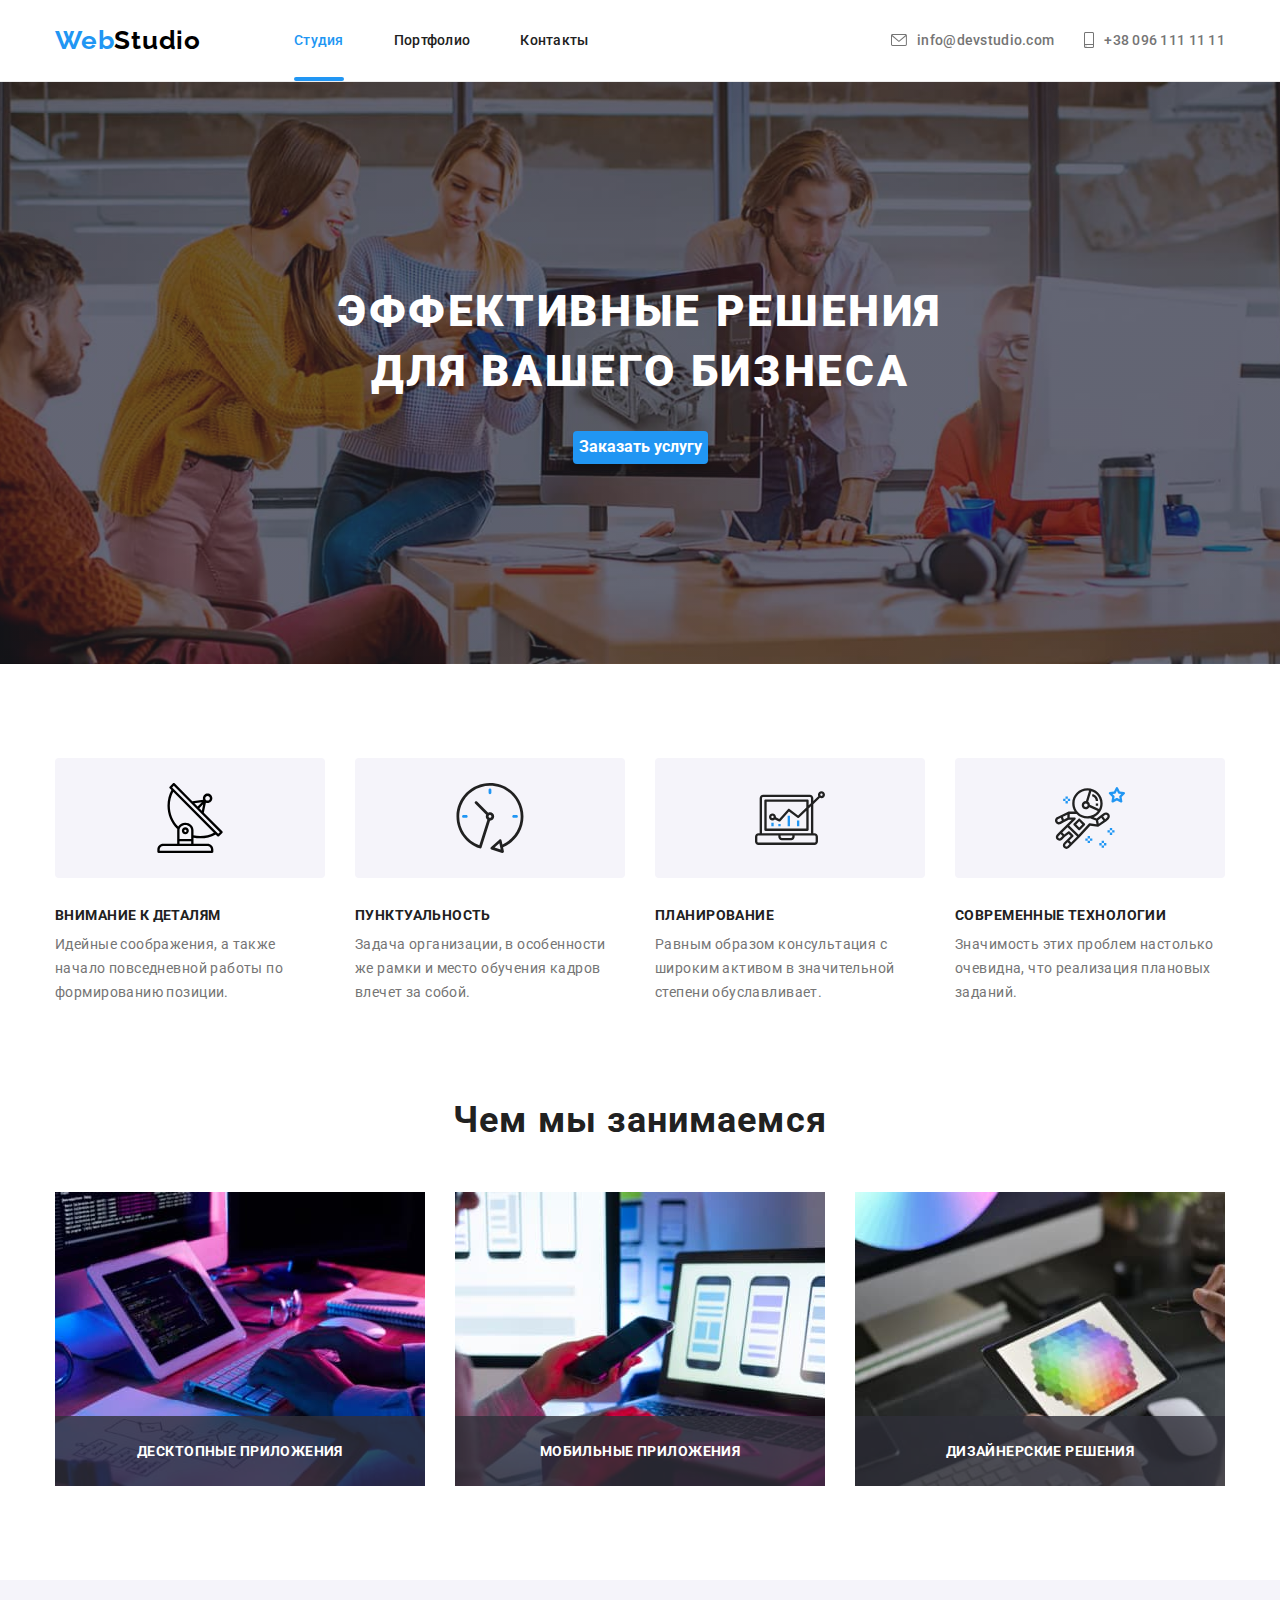
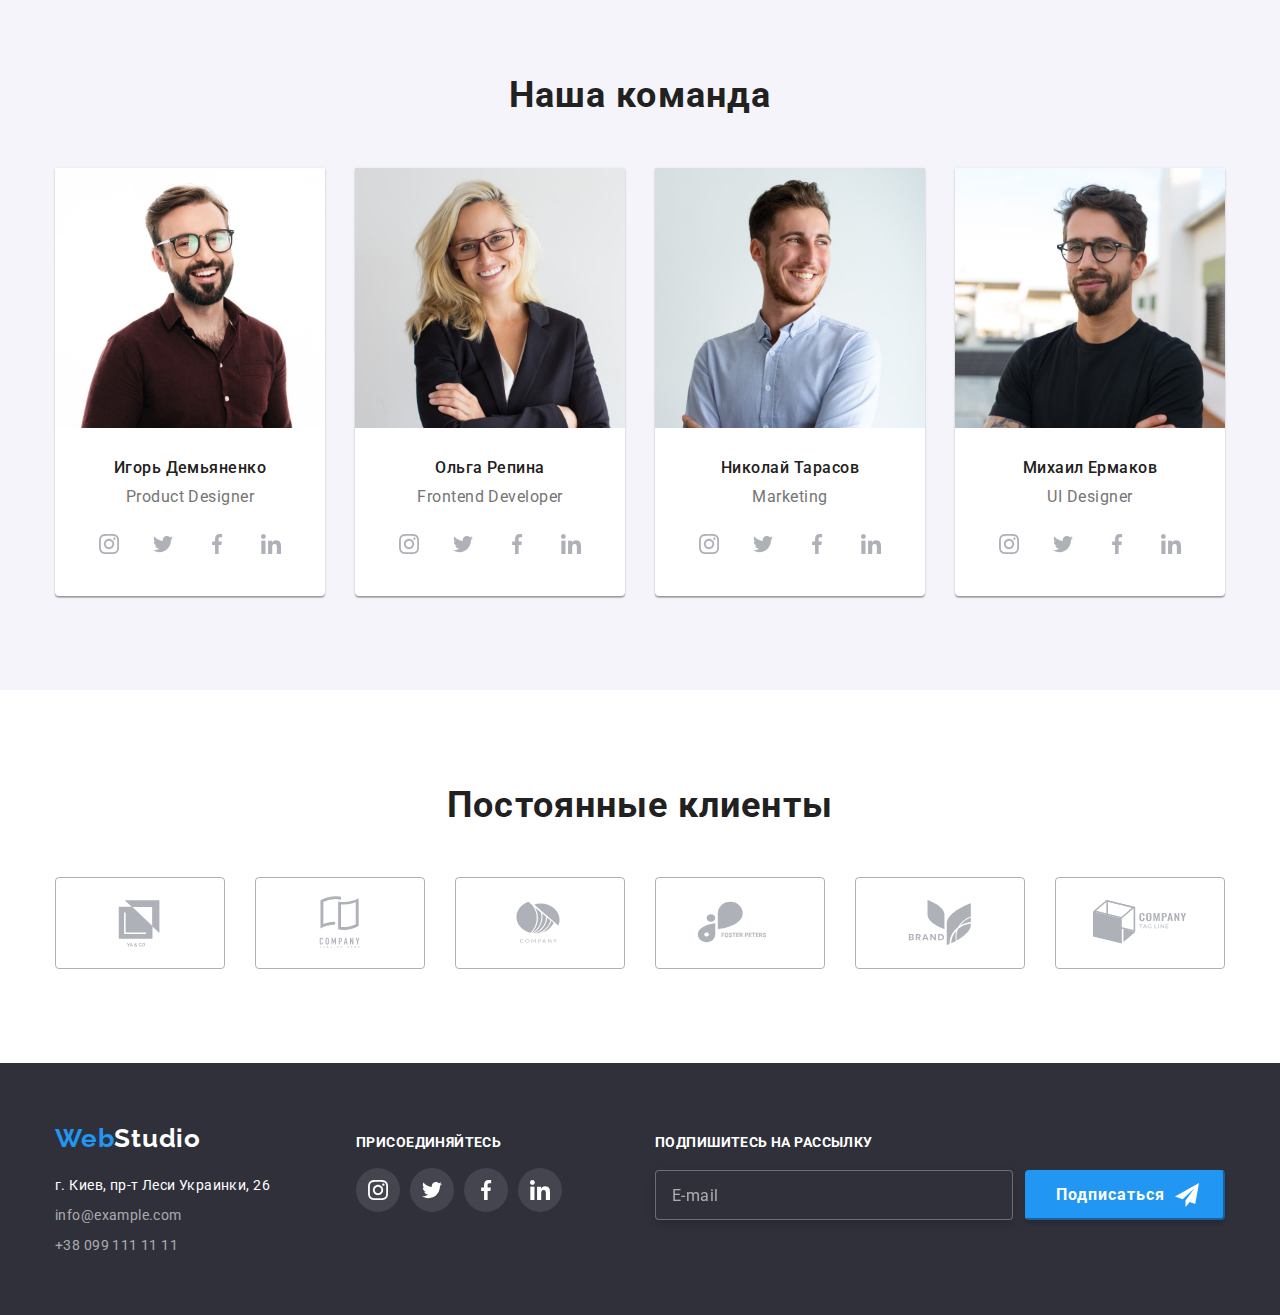
==== commit 93402508: "Add files via upload" ====
--- a/index.html
+++ b/index.html
@@ -24,7 +24,7 @@
   <li class="site-nav-item"><a class="nav-portfolio nav-decor" href="./portfolio.html">Портфолио</a></li>
   <li class="site-nav-item"><a class="nav-contacts nav-decor" href="">Контакты</a></li>
   </ul>
-  </nav>
+  </nav style="margin-left: 93px;">
   <ul class="contacts-links">
   <li class="mailto">
   <a class="nav-decor nav-decor-link" href="mailto:info@devstudio.com">
@@ -49,7 +49,7 @@
             </section>
 
 <!--Наши преимущества-->
-<section style="padding: 94px 0 0 0;"><div class="second-container">
+<section class="features"><div class="second-container">
   <h2 class="visually-hidden">Что мы предлагаем</h2>
 <ul class="what-we-offer">
     <li class="description-box">
@@ -109,7 +109,7 @@
 </section>
 
 <!--Чем мы занимаемся-->
-<section style="padding: 94px 0;"> 
+<section class="services"> 
   <div class="services-container">
   <h2 class="heads2">Чем мы занимаемся</h2>
   <ul class="services-list">
@@ -276,7 +276,7 @@
 
 <!--Постоянные клиенты-->
 
-<section style="padding: 94px 0;"> 
+<section class="clients">
   <div class="clients-container">
   <h2 class="heads2">Постоянные клиенты</h2>
   <ul class="clients-list">
@@ -365,7 +365,7 @@
 <b class="email-input-head">Подпишитесь на рассылку</b>
 <form class="sign-up-form"> <label><input type="email" name="email" placeholder="E-mail"/> </label>
 <button type="submit" class="sign-up-button">Подписаться <svg class="sign-up-icon" width="24" height="24">
-<use href="/images/symbol-defs.svg#icon-send"></use> 
+<use href="./images/symbol-defs.svg#icon-send"></use> 
 </svg></button></form>   
 </div>
 </div>
--- a/css/styles.css
+++ b/css/styles.css
@@ -20,7 +20,7 @@
 body {
     margin: 0;
     background-color: white;
-    font-family: var(--primary-font-family)
+    font-family: var(--primary-font-family);
 }
 ol, ul {
     margin-top: 0;
@@ -106,7 +106,7 @@
     color: var(--main-text-color); 
     padding-top: 32px;
     padding-bottom: 32px;
-    transition: 250ms var(--timing-function);
+    transition: color 250ms var(--timing-function);
 }
 .current {
     color: var(--accent-color);
@@ -122,7 +122,6 @@
 }
 .nav-decor:hover,
 .nav-decor:focus {
-    transition: 250ms var(--timing-function);
     color: var(--accent-color);
 }
 .nav-decor-link {
@@ -147,21 +146,18 @@
 .contacts-icon-decor {
     margin-right: 10px;
     fill: var(--secondary-accent-color);
-    transition: 250ms var(--timing-function);
+    transition: fill 250ms var(--timing-function);
 }
 .nav-decor:hover .contacts-icon-decor,
 .nav-decor:focus .contacts-icon-decor {
     fill: var(--accent-color);
 }
-
-
-
 /* Секция Герой */
 .hero {
     padding: 200px 0; 
     background: #2F303A;
     text-align: center; 
-    width: 1600px; 
+    max-width: 1600px; 
     margin-left: auto;
     margin-right: auto;
     
@@ -186,7 +182,7 @@
     margin: 0 auto 30px;
     max-width: 696px;
     
-    font-family: var(--primary-font-family)
+    font-family: var(--primary-font-family);
     font-weight: 900;
     font-size: 44px;
     line-height: 1.36;
@@ -210,7 +206,9 @@
     background: var(--accent-color);
     box-shadow: 0px 4px 4px rgba(0, 0, 0, 0.15);
     border-radius: 4px;
-    transition: 250ms var(--timing-function);
+    transition: color 250ms var(--timing-function),
+    background-color 250ms var(--timing-function),
+    box-shadow 250ms var(--timing-function);
 }
 .order-button:hover,
 .order-button:focus {
@@ -218,12 +216,14 @@
 }
 
 /* Наши преимущества */
+.features {
+    padding: 94px 0;
+}
 .second-container {
     width: 1200px;
     margin-left: auto;
     margin-right: auto;
-    padding-left: 15px;
-    padding-right: 15px;
+    padding: 0 15px;
 }
 .visually-hidden {
     position: absolute;
@@ -257,7 +257,6 @@
     align-items: center;
     width: 270px;
     height: 120px;
-    margin-bottom: 30px;
     background-color: #F5F4FA;
     border-radius: 4px;
     
@@ -272,34 +271,6 @@
     margin: 30px 0 10px;
     padding: 0;  
 }
-/*
-.description-box::before {
-    display: block;
-    content: "";
-    width: 270px;
-    height: 120px;      
-    background-size: contain;
-    background-repeat: no-repeat;
-    background-position: center;
-}
-.description-box.icon-satellite::before {
-    content: "";
-    background-image: url(../images/features/antenna\ 1.svg);
-}
-.description-box.icon-watch::before {
-    content: "";
-    background-image: url(../images/features/clock\ 1.svg);
-}
-.description-box.icon-pc::before {
-    content: "";
-    background-image: url(../images/features/diagram\ 1.svg);
-}
-.description-box.icon-astronaut::before {
-    content: "";
-    background-image: url(../images/features/astronaut\ 1.svg);
-}
-*/
-
 .description-box:not(:last-child) {
     margin-right: 30px;
 }
@@ -312,12 +283,14 @@
 }
 
 /* Чем мы занимаемся */
+.services {
+    padding-bottom: 94px ;
+}
 .services-container {
     width: 1200px;
     margin-left: auto;
     margin-right: auto;
-    padding-left: 15px;
-    padding-right: 15px;
+    padding: 0 15px;
 }
 .heads2 {
     margin: 0 auto 50px;
@@ -436,13 +409,14 @@
     width: 44px;
     height: 44px;
     border-radius: 50%;
-    transition: 250ms var(--timing-function);
+    transition: background-color 250ms var(--timing-function);
 }
 .social-link-item:not(:last-child) {
 margin-right: 10px;
 }
 .social-link .team-social-icon {
     fill: #AFB1B8;
+    transition: fill 250ms var(--timing-function);
 }
 .social-link:hover,
 .social-link:focus {
@@ -455,6 +429,9 @@
 
 /*Постоянные клиенты*/
 
+.clients {
+    padding: 94px 0;
+}
 .clients-container {
     text-align: center;
     max-width: 1200px;
@@ -471,11 +448,9 @@
     padding: 0;
 }
 .clients-list-container {
-    
     width: 170px;
     margin: 0 30px 0 0;
     height: 92px;
-    
 }
 .clients-list-container:last-child {
     margin-right: 0;
@@ -488,7 +463,7 @@
     height: 100%;
     border: 1px solid #AFB1B8;
     border-radius: 4px;
-    transition: 250ms var(--timing-function);
+    transition: border 250ms var(--timing-function);
 }
 .clients-link:hover,
 .clients-link:focus  {
@@ -498,9 +473,9 @@
 .clients-link:focus .clients-logo {
     fill: var(--accent-color);
 }
-
 .clients-logo {
     fill: #afb1b8;
+    transition: fill 250ms var(--timing-function);
 }
 /* FOOTER*/
 .footer {
@@ -520,9 +495,7 @@
     align-items: baseline; 
 }
 .address-container {
-    display: inline-block;
     align-items: baseline;
-    margin-left: 0;
 }
 .webstudio-logo {
     margin-left: 0;
@@ -545,7 +518,6 @@
     display: inline-block;
     align-items: baseline;
 }
-
 .footer-links {
     display: flex;
     flex-direction: column;
@@ -607,6 +579,7 @@
     margin-top: 0;
     border-radius: 50%;
     background: rgba(255, 255, 255, 0.1);
+    transition: background-color 250ms var(--timing-function);
 }
 .team-social-icon {
     fill: var(--secondary-text-color);
@@ -660,15 +633,15 @@
 }
 .sign-up-form input::placeholder {
     font-family: 'Roboto';
-font-style: normal;
-font-weight: 400;
-font-size: 16px;
-line-height: 1.25;
-
-display: flex;
-align-items: center;
-letter-spacing: 0.03em;
-color: rgba(255, 255, 255, 0.6);
+    font-style: normal;
+    font-weight: 400;
+    font-size: 16px;
+    line-height: 1.25;
+
+    display: flex;
+    align-items: center;
+    letter-spacing: 0.03em;
+    color: rgba(255, 255, 255, 0.6);
 }
 .sign-up-button {
     width: 200px;
@@ -696,13 +669,16 @@
 }
 
 .sign-up-icon {
-    padding-left: 10px;
+    margin-left: 10px;
 }
 /* PORTFOLIO-CONTAINER*/
+
+.portfolio {
+    padding: 94px 0;
+}
 .portfolio-hero-container {
     width: 1200px;
-    padding-left: 15px;
-    padding-right: 15px;
+    padding: 0 15px;
     margin: 0 auto;
 }
 .portfolio-hero-container.site-nav {
@@ -811,7 +787,7 @@
 .card-list-link {
     display: block;
     text-decoration: none;
-    transition: transform 250ms var(--timing-function);
+    transition: box-shadow 250ms var(--timing-function);
 }
 .card-description {
     padding: 20px 24px;
@@ -843,13 +819,7 @@
   left: 0;
   bottom: 0;
   right: 0;
-  /*
-  width: 100vw;  
-  height: 100vh; 
-  display: flex;
-  align-items:center;
-  justify-content: center;
-  */
+
   background-color:  hsla(0, 0%, 0%, .5);
   transition: opacity 250ms var(--timing-function), visibility 250ms var(--timing-function);
 }
@@ -983,13 +953,13 @@
 }
 .modal-icon-check {
     position: relative;
-    margin-right: 7px;
+    margin-right: 9px;
     border: 2px solid var(--main-text-color);
     border-radius: 2px;
     width: 16px;
     height: 15px;
-    transition: background-color 250ms cubic-bezier(0.4, 0, 0.2, 1),
-    border-color 250ms cubic-bezier(0.4, 0, 0.2, 1);
+    transition: background-color 250ms var(--timing-function),
+    border-color 250ms var(--timing-function);
 }
 .visually-hidden {
     position: absolute;
@@ -1003,14 +973,6 @@
     clip: rect(0 0 0 0);
     overflow: hidden;
 }
-.checkbox {
-    position: relative;
-    margin-right: 7px;
-    border: 2px solid var(--main-text-color);
-    border-radius: 2px;
-    transition: background-color 250ms cubic-bezier(0.4, 0, 0.2, 1),
-    border-color 250ms cubic-bezier(0.4, 0, 0.2, 1);
-}
 .checkbox:checked + .modal-icon-check {
     background-size: contain;
     background-color: var(--accent-color);
@@ -1018,6 +980,7 @@
     border-color: transparent;
     outline: none;
 }
+
 .checkbox:focus + .modal-icon-check {
     outline: 2px solid var(--main-text-color);
 }
